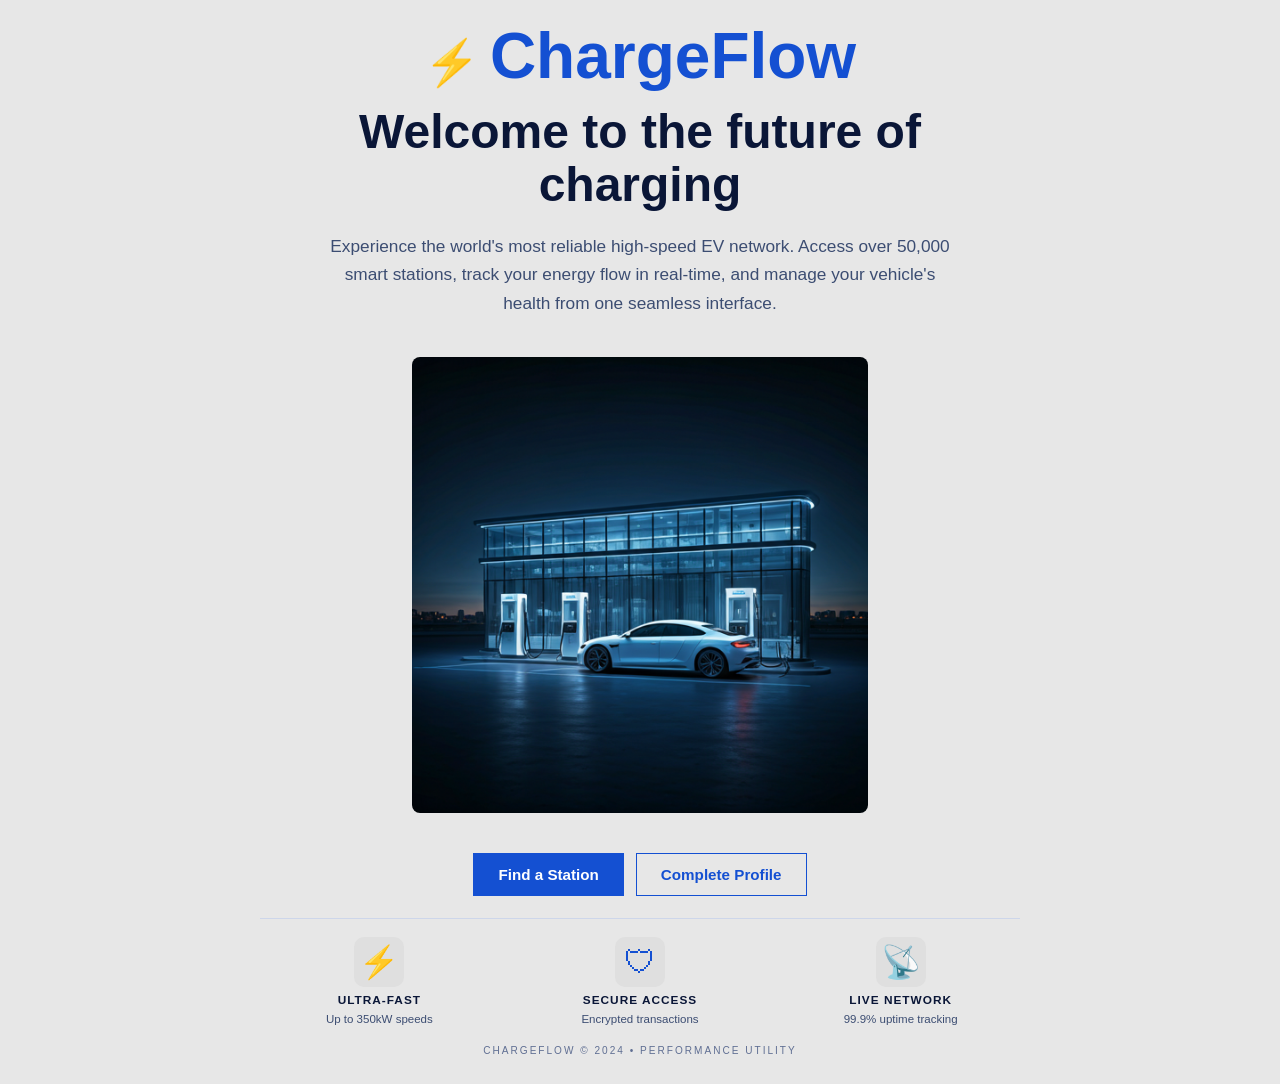
==== server/src/main/resources/static/index.html @ bbf18700 "Welcome Page Implemented Welcome page" ====
<!DOCTYPE html>
<html lang="en">
<head>
  <meta charset="UTF-8">
  <meta name="viewport" content="width=device-width, initial-scale=1.0">
  <link rel="stylesheet" href="style.css">
  <title>ChargeFlow</title>
</head>
<body>
  <main class="page">
    <section class="hero-card">
      <!-- Page Information -->
      <h1 class="logo"><span class="logo-icon">&#9889;</span>ChargeFlow</h1>
      <h2>Welcome to the future of charging</h2>
      <p>
        Experience the world's most reliable high-speed EV network. Access over 50,000 smart
        stations, track your energy flow in real-time, and manage your vehicle's health from one
        seamless interface.
      </p>
      <!-- Image -->
      <img class="hero-image" src="assets/welcomepage.png" alt="Electric car charging station">
      <!-- Buttons -->
      <div class="buttons">
        <button class="btn-primary" type="button">Find a Station</button>
        <button class="btn-secondary" type="button">Complete Profile</button>
      </div>

      <div class="divider"></div>
      
      <!-- Footer Feature -->
      <div class="features">
        <article class="feature">
          <div class="feature-icon">&#9889;</div>
          <h3>ULTRA-FAST</h3>
          <span>Up to 350kW speeds</span>
        </article>
        <article class="feature">
          <div class="feature-icon">&#128737;</div>
          <h3>SECURE ACCESS</h3>
          <span>Encrypted transactions</span>
        </article>
        <article class="feature">
          <div class="feature-icon">&#128225;</div>
          <h3>LIVE NETWORK</h3>
          <span>99.9% uptime tracking</span>
        </article>
      </div>

      <footer>CHARGEFLOW &copy; 2024 &bull; PERFORMANCE UTILITY</footer>
    </section>
  </main>
</body>
</html>
---- server/src/main/resources/static/style.css ----
:root {
  --bg: #e7e7e7;
  --text: #0a1637;
  --muted: #3c4d72;
  --primary: #1450d2;
  --border: #cdd6ea;
}

* {
  box-sizing: border-box;
  margin: 0;
  padding: 0;
}

body {
  font-family: "Segoe UI", Tahoma, Geneva, Verdana, sans-serif;
  background: var(--bg);
  color: var(--text);
}

.page {
  min-height: 100vh;
  display: flex;
  align-items: center;
  justify-content: center;
  padding: 24px;
}

.hero-card {
  width: min(760px, 100%);
  text-align: center;
}

.logo {
  color: var(--primary);
  font-size: clamp(2.4rem, 5vw, 4rem);
  font-weight: 800;
  line-height: 1;
  margin-bottom: 18px;
}

.logo-icon {
  font-size: 0.7em;
  margin-right: 10px;
}

.hero-card h2 {
  font-size: clamp(2rem, 4vw, 3rem);
  line-height: 1.1;
  margin-bottom: 20px;
}

.hero-card p {
  width: min(640px, 100%);
  margin: 0 auto 28px;
  color: var(--muted);
  line-height: 1.65;
  font-size: 1.08rem;
}

.hero-image {
  width: 60%;
  border-radius: 8px;
  display: block;
  margin-bottom: 24px;
}

.hero-card img {
  margin: 40px auto;
}

.buttons {
  display: flex;
  justify-content: center;
  gap: 12px;
  flex-wrap: wrap;
}

button {
  border: 1px solid var(--primary);
  padding: 12px 24px;
  font-weight: 700;
  font-size: 0.95rem;
  cursor: pointer;
  transition: 0.2s ease;
}

.btn-primary {
  background: var(--primary);
  color: #fff;
}

.btn-secondary {
  background: transparent;
  color: var(--primary);
}

button:hover {
  transform: translateY(-1px);
  opacity: 0.92;
}

.divider {
  border-top: 1px solid var(--border);
  margin: 22px auto 18px;
  width: 100%;
}

.features {
  display: grid;
  grid-template-columns: repeat(3, minmax(0, 1fr));
  gap: 22px;
  margin-bottom: 20px;
}

.feature {
  display: flex;
  flex-direction: column;
  align-items: center;
  gap: 6px;
}

.feature-icon {
  width: 50px;
  height: 50px;
  border-radius: 10px;
  display: grid;
  place-items: center;
  background: #dfdfdf;
  color: var(--primary);
  font-size: 2rem;
}

.feature h3 {
  font-size: 0.74rem;
  letter-spacing: 1px;
}

.feature span {
  color: var(--muted);
  font-size: 0.72rem;
}

footer {
  color: #606f93;
  letter-spacing: 2px;
  font-size: 0.63rem;
  padding-bottom: 4px;
}

@media (max-width: 640px) {
  .features {
    grid-template-columns: 1fr;
    gap: 16px;
  }

  .hero-card p {
    font-size: 1rem;
  }
}
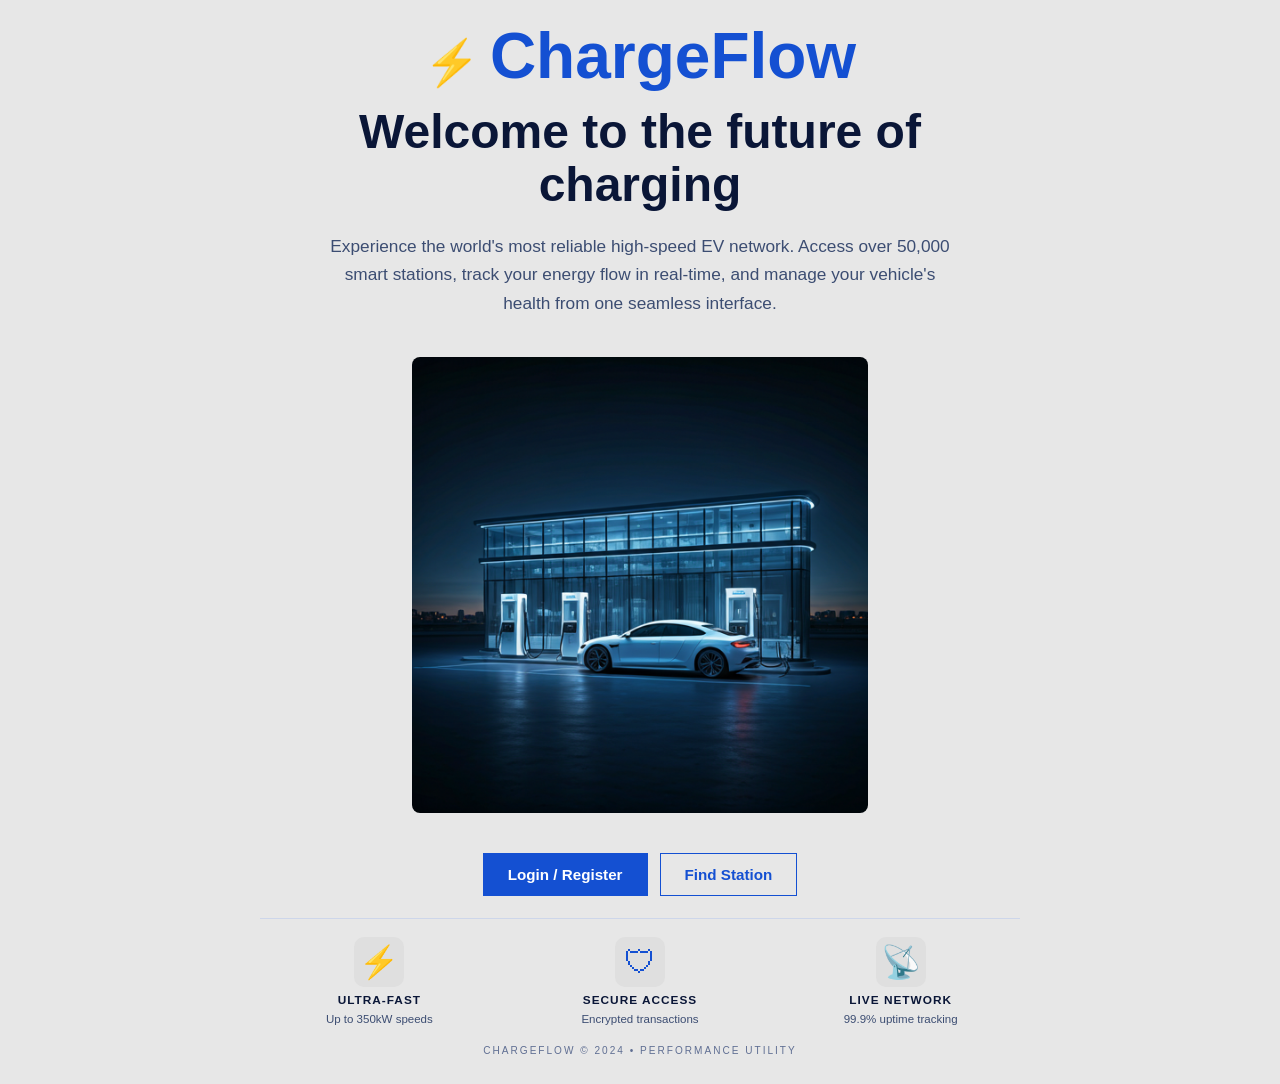
==== commit f6ad5570: "Login Page Implemented Login Page  *small changes on css and welcome page html file" ====
--- a/server/src/main/resources/static/index.html
+++ b/server/src/main/resources/static/index.html
@@ -21,12 +21,12 @@
       <img class="hero-image" src="assets/welcomepage.png" alt="Electric car charging station">
       <!-- Buttons -->
       <div class="buttons">
-        <button class="btn-primary" type="button">Find a Station</button>
-        <button class="btn-secondary" type="button">Complete Profile</button>
+        <a href="login.html"><button class="btn-primary" type="button">Login / Register</button></a>
+        <button class="btn-secondary" type="button">Find Station</button>
       </div>
 
       <div class="divider"></div>
-      
+
       <!-- Footer Feature -->
       <div class="features">
         <article class="feature">
--- a/server/src/main/resources/static/style.css
+++ b/server/src/main/resources/static/style.css
@@ -1,3 +1,5 @@
+/* Generic Styles */
+
 :root {
   --bg: #e7e7e7;
   --text: #0a1637;
@@ -18,6 +20,7 @@
   color: var(--text);
 }
 
+/* Welcome Page Styles */
 .page {
   min-height: 100vh;
   display: flex;
@@ -95,9 +98,8 @@
   color: var(--primary);
 }
 
-button:hover {
-  transform: translateY(-1px);
-  opacity: 0.92;
+.btn-secondary:hover {
+  background-color: #6077ac;
 }
 
 .divider {
@@ -158,3 +160,229 @@
     font-size: 1rem;
   }
 }
+
+/* Login Styles */
+
+.auth-page {
+  min-height: 100vh;
+  padding: 22px 18px 28px;
+  display: flex;
+  flex-direction: column;
+}
+
+.auth-card {
+  width: min(1120px, 100%);
+  margin: 0 auto;
+  display: grid;
+  grid-template-columns: 58% 42%;
+  background: #fff;
+  border: 1px solid #d3d9e8;
+}
+
+.auth-left {
+  position: relative;
+  min-height: 610px;
+}
+
+.auth-left img {
+  width: 100%;
+  height: 100%;
+  object-fit: cover;
+  display: block;
+}
+
+.auth-left-overlay {
+  position: absolute;
+  left: 0;
+  right: 0;
+  bottom: 0;
+  padding: 26px 30px 20px;
+  color: #fff;
+  background: linear-gradient(to top, rgba(19, 64, 179, 0.95), rgba(19, 64, 179, 0.1));
+}
+
+.auth-left-overlay h2 {
+  font-size: 1.45rem;
+  margin-bottom: 10px;
+  font-weight: 600;
+}
+
+.auth-left-overlay p {
+  max-width: 480px;
+  font-size: 1.08rem;
+  line-height: 1.45;
+}
+
+.auth-right {
+  padding: 34px 30px 28px;
+}
+
+.signin-label {
+  font-size: 1.15rem;
+  margin-bottom: 8px;
+}
+
+.auth-right h1 {
+  letter-spacing: 1px;
+  color: #283d67;
+  font-size: 1.45rem;
+  margin-bottom: 26px;
+}
+
+.auth-form label {
+  display: block;
+  font-size: 1rem;
+  font-weight: 700;
+  margin-bottom: 7px;
+}
+
+.field-wrap {
+  border: 1px solid #b8c3de;
+  background: #f8f9fd;
+  display: flex;
+  align-items: center;
+  padding: 0 12px;
+  margin-bottom: 20px;
+}
+
+.field-icon {
+  margin-right: 10px;
+  color: #445884;
+  font-size: 0.9rem;
+}
+
+.field-wrap input {
+  width: 100%;
+  border: 0;
+  background: transparent;
+  outline: none;
+  font-size: 1rem;
+  padding: 11px 0;
+  color: #283d67;
+}
+
+.field-wrap input::placeholder {
+  color: #a2afca;
+}
+
+.field-head {
+  display: flex;
+  justify-content: space-between;
+  align-items: baseline;
+}
+
+.field-head a {
+  color: var(--primary);
+  font-size: 0.95rem;
+  text-decoration: none;
+  font-weight: 600;
+}
+
+.remember-row {
+  display: flex;
+  align-items: center;
+  gap: 10px;
+  font-weight: 400;
+  margin: 4px 0 20px;
+  color: #334b79;
+}
+
+.remember-row input {
+  width: 15px;
+  height: 15px;
+}
+
+.auth-btn-primary,
+.auth-btn-secondary {
+  width: 100%;
+  padding: 13px 16px;
+  border: 1px solid var(--primary);
+  font-size: 1.05rem;
+  font-weight: 700;
+}
+
+.auth-btn-primary {
+  background: var(--primary);
+  color: #fff;
+  margin-bottom: 18px;
+}
+
+.auth-btn-secondary {
+  background: #fff;
+  color: var(--primary);
+}
+
+.separator {
+  border-top: 1px solid #d4ddee;
+  margin-bottom: 18px;
+}
+
+.auth-alt-title {
+  text-align: center;
+  color: #2a3f69;
+  font-weight: 700;
+  margin-bottom: 12px;
+}
+
+.auth-footer {
+  width: min(1120px, 100%);
+  margin: auto auto 0;
+  text-align: center;
+  color: #6a799e;
+  padding-top: 16px;
+}
+
+.auth-footer nav {
+  display: flex;
+  justify-content: center;
+  gap: 30px;
+  margin-bottom: 8px;
+}
+
+.auth-footer nav a {
+  color: #5a6d98;
+  font-weight: 700;
+  text-decoration: none;
+  font-size: 0.93rem;
+}
+
+.auth-footer p {
+  font-size: 0.95rem;
+  color: #acb7cf;
+  font-weight: 700;
+}
+
+
+/* Media Queries */
+
+@media (max-width: 640px) {
+  .features {
+    grid-template-columns: 1fr;
+    gap: 16px;
+  }
+
+  .hero-card p {
+    font-size: 1rem;
+  }
+}
+
+@media (max-width: 920px) {
+  .auth-card {
+    grid-template-columns: 1fr;
+  }
+
+  .auth-left {
+    min-height: 340px;
+  }
+
+  .auth-right {
+    padding: 24px 18px;
+  }
+}
+
+@media (max-width: 560px) {
+  .auth-footer nav {
+    flex-direction: column;
+    gap: 8px;
+  }
+}
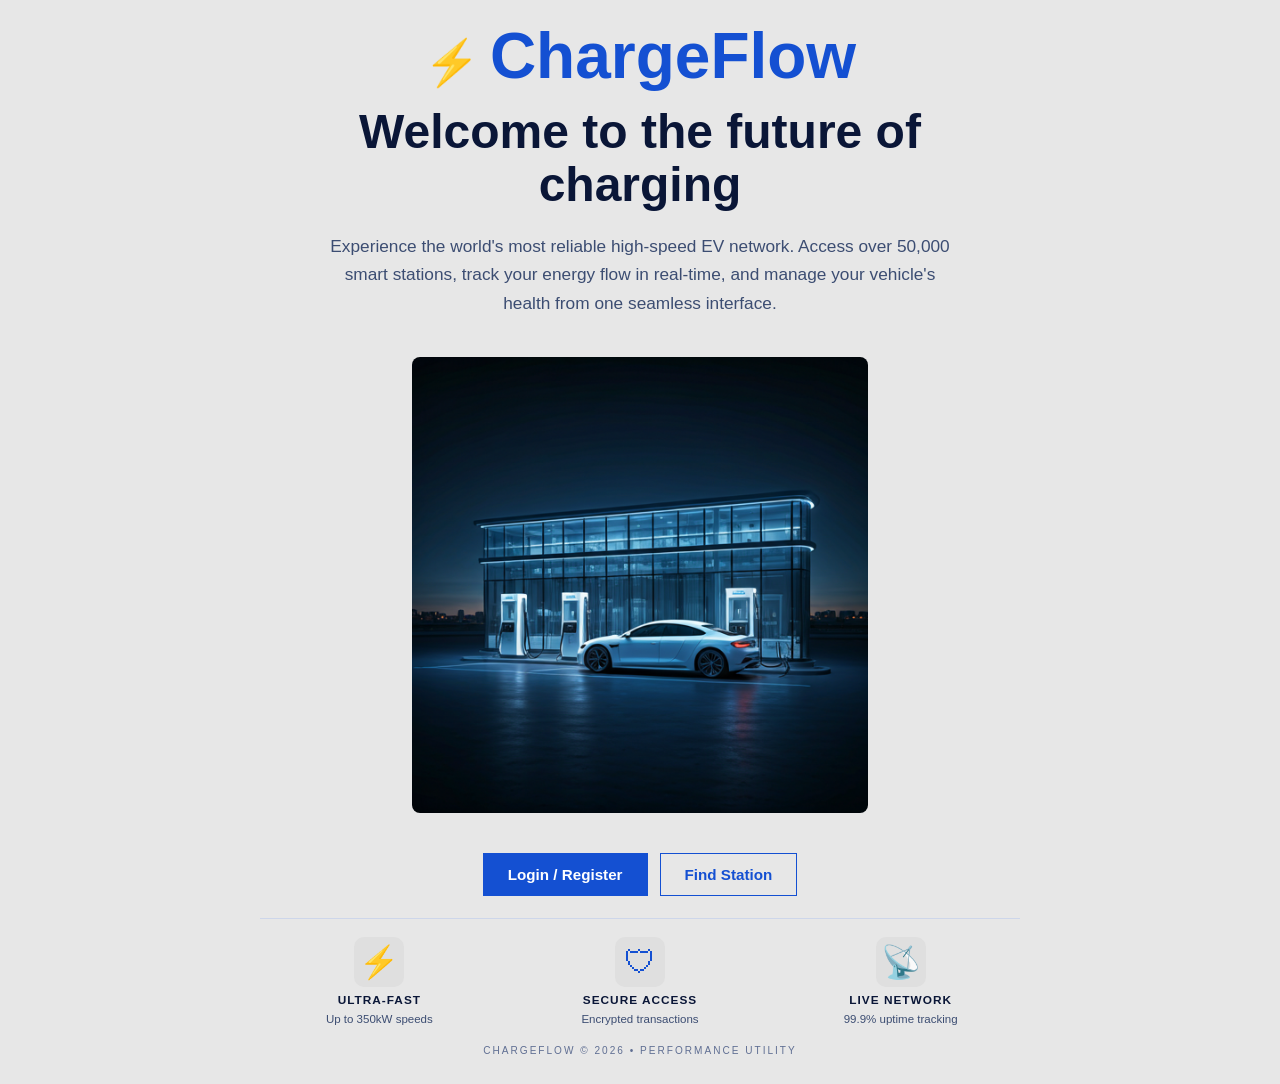
==== commit 770fb294: "frontend edits and stations in athens" ====
--- a/server/src/main/resources/static/index.html
+++ b/server/src/main/resources/static/index.html
@@ -22,7 +22,7 @@
       <!-- Buttons -->
       <div class="buttons">
         <a href="login.html"><button class="btn-primary" type="button">Login / Register</button></a>
-        <button class="btn-secondary" type="button">Find Station</button>
+        <a href="discover.html"><button class="btn-secondary" type="button">Find Station</button></a>
       </div>
 
       <div class="divider"></div>
@@ -46,8 +46,9 @@
         </article>
       </div>
 
-      <footer>CHARGEFLOW &copy; 2024 &bull; PERFORMANCE UTILITY</footer>
+      <footer>CHARGEFLOW &copy; 2026 &bull; PERFORMANCE UTILITY</footer>
     </section>
   </main>
 </body>
 </html>
+
--- a/server/src/main/resources/static/style.css
+++ b/server/src/main/resources/static/style.css
@@ -324,6 +324,18 @@
   margin-bottom: 12px;
 }
 
+.login-message {
+  min-height: 1.2em;
+  margin-top: 8px;
+  font-size: 0.86rem;
+  color: #4d5f87;
+}
+
+.login-message.error {
+  color: #b32222;
+  font-weight: 700;
+}
+
 .auth-footer {
   width: min(1120px, 100%);
   margin: auto auto 0;
@@ -353,6 +365,457 @@
 }
 
 
+
+/* Register Styles */
+
+.register-page {
+  min-height: 100vh;
+  display: grid;
+  grid-template-columns: 1fr 1fr;
+}
+
+.register-left {
+  position: relative;
+  overflow: hidden;
+}
+
+.register-left img {
+  width: 100%;
+  height: 100%;
+  object-fit: cover;
+  display: block;
+  filter: saturate(1.05);
+}
+
+.register-left::after {
+  content: "";
+  position: absolute;
+  inset: 0;
+  background: linear-gradient(180deg, rgba(14, 39, 117, 0.42), rgba(16, 61, 181, 0.72));
+}
+
+.left-content {
+  position: absolute;
+  left: 54px;
+  right: 54px;
+  bottom: 86px;
+  z-index: 1;
+  color: #fff;
+}
+
+.left-content h1 {
+  font-size: clamp(2rem, 3.2vw, 3.1rem);
+  margin-bottom: 12px;
+  line-height: 1;
+}
+
+.left-content p {
+  max-width: 520px;
+  font-size: 1.6rem;
+  line-height: 1.45;
+  margin-bottom: 28px;
+}
+
+.stats {
+  display: grid;
+  grid-template-columns: repeat(2, minmax(0, 1fr));
+  gap: 10px;
+  max-width: 560px;
+}
+
+.stat {
+  border: 1px solid rgba(255, 255, 255, 0.35);
+  background: rgba(30, 74, 182, 0.35);
+  backdrop-filter: blur(2px);
+  padding: 16px 14px;
+}
+
+.stat .icon {
+  font-size: 0.9rem;
+  margin-bottom: 10px;
+  display: block;
+}
+
+.stat h3 {
+  font-size: 0.82rem;
+  letter-spacing: 0.7px;
+  margin-bottom: 2px;
+}
+
+.stat span {
+  font-size: 1.55rem;
+  font-weight: 700;
+}
+
+.register-right {
+  display: grid;
+  place-items: center;
+  padding: 24px;
+}
+
+.register-card {
+  width: min(460px, 100%);
+  border: 1px solid #b6c1db;
+  background: #f0f2f7;
+  padding: 26px;
+}
+
+.register-card h2 {
+  font-size: 2.2rem;
+  margin-bottom: 10px;
+}
+
+.register-card > p {
+  color: #334a77;
+  font-size: 1.03rem;
+  margin-bottom: 20px;
+}
+
+.register-form label {
+  display: block;
+  font-size: 0.83rem;
+  letter-spacing: 0.6px;
+  font-weight: 700;
+  margin-bottom: 7px;
+}
+
+.register-form input[type="text"],
+.register-form input[type="email"],
+.register-form input[type="password"] {
+  width: 100%;
+  border: 1px solid #8f9fca;
+  background: transparent;
+  padding: 10px 12px;
+  margin-bottom: 12px;
+  color: #1b3568;
+  font-size: 0.94rem;
+  outline: none;
+}
+
+.register-form input::placeholder {
+  color: #7f90b6;
+}
+
+.password-grid {
+  display: grid;
+  grid-template-columns: 1fr 1fr;
+  gap: 10px;
+}
+
+.terms {
+  display: flex;
+  gap: 8px;
+  align-items: flex-start;
+  margin: 6px 0 14px;
+  color: #2d426f;
+  font-size: 0.83rem;
+  font-weight: 600;
+  line-height: 1.35;
+}
+
+.terms input {
+  margin-top: 2px;
+}
+
+.terms a {
+  color: #103ea8;
+  text-decoration: none;
+}
+
+.btn-create {
+  width: 100%;
+  border: 1px solid var(--primary);
+  background: var(--primary);
+  color: #fff;
+  font-weight: 700;
+  font-size: 1rem;
+  padding: 13px;
+  cursor: pointer;
+  margin-bottom: 18px;
+}
+
+.card-divider {
+  border-top: 1px solid #ced6ea;
+  margin-bottom: 14px;
+}
+
+.signin-line {
+  text-align: center;
+  color: #304672;
+  font-size: 0.92rem;
+  margin-bottom: 12px;
+}
+
+.signin-line a {
+  color: #0e41af;
+  font-weight: 700;
+  text-decoration: none;
+  margin-left: 4px;
+}
+
+.mini-icons {
+  display: flex;
+  justify-content: center;
+  gap: 14px;
+  color: #677ba5;
+  font-size: 0.9rem;
+}
+
+
+
+/* Discover Styles */
+
+.discover-page {
+  min-height: 100vh;
+  padding: 14px;
+}
+
+.discover-shell {
+  width: min(1260px, 100%);
+  margin: 0 auto;
+  background: #f8f9fd;
+  border: 2px solid #2952dc;
+  border-radius: 8px;
+  overflow: hidden;
+}
+
+.discover-topbar {
+  height: 52px;
+  background: #fff;
+  border-bottom: 1px solid #d2dbef;
+  display: flex;
+  align-items: center;
+  justify-content: space-between;
+  padding: 0 14px;
+}
+
+.discover-brand {
+  color: #1450d2;
+  font-weight: 800;
+  text-decoration: none;
+  font-size: 0.95rem;
+}
+
+.discover-nav {
+  display: flex;
+  gap: 24px;
+}
+
+.discover-nav a {
+  text-decoration: none;
+  color: #617198;
+  font-size: 0.75rem;
+  font-weight: 700;
+}
+
+.discover-nav a.active {
+  color: #1450d2;
+}
+
+.discover-top-icons {
+  display: flex;
+  gap: 14px;
+  color: #3d4f7c;
+  font-size: 0.9rem;
+}
+
+.discover-layout {
+  display: grid;
+  grid-template-columns: 64% 36%;
+  min-height: 760px;
+}
+
+.discover-map-area {
+  position: relative;
+  border-right: 1px solid #ced7ea;
+}
+
+.discover-search {
+  position: absolute;
+  top: 14px;
+  left: 12px;
+  z-index: 1200;
+  width: min(420px, calc(100% - 24px));
+  background: #fff;
+  border: 1px solid #c7d0e4;
+  padding: 8px 10px;
+  display: flex;
+  align-items: center;
+  gap: 8px;
+  box-shadow: 0 2px 8px rgba(20, 54, 138, 0.12);
+}
+
+.discover-search input {
+  border: 0;
+  outline: none;
+  flex: 1;
+  font-size: 0.82rem;
+  color: #2d3f68;
+}
+
+.search-btn {
+  border: 1px solid #1450d2;
+  background: #1450d2;
+  color: #fff;
+  font-size: 0.76rem;
+  padding: 6px 12px;
+  font-weight: 700;
+  line-height: 1;
+}
+
+.discover-map {
+  height: 100%;
+  width: 100%;
+}
+
+.map-tools {
+  position: absolute;
+  right: 12px;
+  bottom: 12px;
+  z-index: 1200;
+  display: grid;
+  gap: 8px;
+}
+
+.map-tools button {
+  width: 30px;
+  height: 30px;
+  padding: 0;
+  border: 1px solid #c0cce6;
+  background: #fff;
+  color: #3a4d7f;
+  font-size: 0.9rem;
+}
+
+.discover-panel {
+  background: #f4f6fb;
+  padding: 16px 14px;
+  display: flex;
+  flex-direction: column;
+}
+
+.discover-panel h1 {
+  font-size: 2rem;
+  margin-bottom: 14px;
+}
+
+.filter-group h2 {
+  font-size: 0.72rem;
+  letter-spacing: 0.8px;
+  margin-bottom: 8px;
+}
+
+.chips {
+  display: flex;
+  gap: 8px;
+  margin-bottom: 12px;
+}
+
+.chip {
+  border: 1px solid #bbc8e4;
+  background: #fff;
+  color: #304573;
+  font-size: 0.72rem;
+  padding: 7px 12px;
+}
+
+.chip.active {
+  background: #1450d2;
+  color: #fff;
+  border-color: #1450d2;
+}
+
+.station-list {
+  margin-top: 6px;
+  display: flex;
+  flex-direction: column;
+  gap: 10px;
+  overflow: auto;
+  padding-right: 2px;
+}
+
+.station-card {
+  background: #fff;
+  border: 1px solid #c8d3eb;
+  padding: 11px;
+}
+
+.station-head {
+  display: flex;
+  justify-content: space-between;
+  gap: 10px;
+  margin-bottom: 3px;
+}
+
+.station-head h3 {
+  font-size: 1rem;
+}
+
+.station-head span {
+  font-size: 0.76rem;
+  color: #184dc8;
+  font-weight: 700;
+}
+
+.station-card p {
+  font-size: 0.78rem;
+  color: #31477a;
+  margin-bottom: 5px;
+  line-height: 1.35;
+}
+
+.station-meta {
+  display: flex;
+  gap: 12px;
+  font-size: 0.78rem;
+  color: #1e315d;
+  margin-bottom: 9px;
+  font-weight: 700;
+}
+
+.station-actions {
+  display: flex;
+  justify-content: space-between;
+  align-items: center;
+  border-top: 1px solid #d3ddf1;
+  padding-top: 8px;
+}
+
+.badge {
+  font-size: 0.7rem;
+  padding: 3px 8px;
+  font-weight: 700;
+}
+
+.badge.success {
+  background: #d6f3de;
+  color: #097730;
+}
+
+.badge.danger {
+  background: #fde2e2;
+  color: #ad1e1e;
+}
+
+.badge.neutral {
+  background: #e8ebf4;
+  color: #516086;
+}
+
+.station-actions button {
+  background: #1450d2;
+  color: #fff;
+  border: 1px solid #1450d2;
+  padding: 5px 14px;
+  font-size: 0.74rem;
+}
+
+.station-actions button.muted {
+  background: #8f98b1;
+  border-color: #8f98b1;
+}
+
+
 /* Media Queries */
 
 @media (max-width: 640px) {
@@ -386,3 +849,593 @@
     gap: 8px;
   }
 }
+
+@media (max-width: 980px) {
+  .register-page {
+    grid-template-columns: 1fr;
+  }
+
+  .register-left {
+    min-height: 420px;
+  }
+
+  .left-content {
+    left: 22px;
+    right: 22px;
+    bottom: 24px;
+  }
+
+  .left-content p {
+    font-size: 1.1rem;
+  }
+
+  .stat span {
+    font-size: 1.2rem;
+  }
+}
+
+
+@media (max-width: 1024px) {
+  .discover-layout {
+    grid-template-columns: 1fr;
+  }
+
+  .discover-map-area {
+    min-height: 420px;
+    border-right: 0;
+    border-bottom: 1px solid #ced7ea;
+  }
+}
+
+@media (max-width: 700px) {
+  .discover-topbar {
+    height: auto;
+    flex-wrap: wrap;
+    gap: 10px;
+    padding: 10px;
+  }
+
+  .discover-nav {
+    order: 3;
+    width: 100%;
+    justify-content: center;
+    gap: 14px;
+  }
+
+  .discover-panel h1 {
+    font-size: 1.5rem;
+  }
+
+  .discover-search {
+    width: calc(100% - 24px);
+  }
+}
+
+/* Station Details Modal */
+.details-modal {
+  position: fixed;
+  inset: 0;
+  display: none;
+  z-index: 2500;
+}
+
+.details-modal.open {
+  display: block;
+}
+
+.details-backdrop {
+  position: absolute;
+  inset: 0;
+  background: rgba(10, 16, 35, 0.48);
+}
+
+.details-card {
+  position: relative;
+  width: min(760px, calc(100% - 24px));
+  max-height: calc(100vh - 24px);
+  overflow: auto;
+  margin: 12px auto;
+  background: #f1f3f9;
+  border: 1px solid #bcc8e4;
+  border-radius: 8px;
+  padding: 12px;
+}
+
+.details-close {
+  position: absolute;
+  right: 10px;
+  top: 8px;
+  width: 28px;
+  height: 28px;
+  border: 1px solid #b9c6e4;
+  background: #fff;
+  color: #385084;
+  font-size: 1.1rem;
+  line-height: 1;
+  padding: 0;
+}
+
+.details-image {
+  width: 100%;
+  height: 160px;
+  object-fit: cover;
+  border-radius: 6px;
+  margin-bottom: 12px;
+}
+
+.details-card h2 {
+  font-size: 2.5rem;
+  margin-bottom: 4px;
+  color: #0f244f;
+}
+
+.details-subtitle {
+  color: #1f335f;
+  font-size: 1.06rem;
+  margin-bottom: 6px;
+}
+
+.details-meta {
+  color: #2e4575;
+  font-size: 0.92rem;
+  margin-bottom: 14px;
+}
+
+.details-section-title {
+  font-size: 1.9rem;
+  margin-bottom: 8px;
+  color: #122954;
+}
+
+.reserve-box {
+  border: 1px solid #b9c7e4;
+  background: #fff;
+  border-radius: 8px;
+  padding: 14px;
+}
+
+.reserve-head {
+  display: flex;
+  justify-content: space-between;
+  gap: 12px;
+  align-items: center;
+  margin-bottom: 14px;
+}
+
+.reserve-head h3 {
+  font-size: 1.9rem;
+}
+
+.reserve-head input[type="date"] {
+  border: 1px solid #b6c4e1;
+  padding: 8px 10px;
+  font-size: 0.9rem;
+  color: #233c6e;
+}
+
+.slot-grid {
+  display: grid;
+  grid-template-columns: repeat(6, minmax(0, 1fr));
+  gap: 8px;
+  margin-bottom: 14px;
+}
+
+.slot-btn {
+  border: 1px solid #bdcae5;
+  background: #f7f9ff;
+  color: #1f3a6c;
+  font-size: 0.78rem;
+  padding: 10px 6px;
+}
+
+.slot-btn.active {
+  background: #1450d2;
+  border-color: #1450d2;
+  color: #fff;
+}
+
+.selected-row {
+  border-top: 1px solid #d6dff1;
+  padding-top: 10px;
+  margin-bottom: 12px;
+  color: #354d7d;
+  display: flex;
+  justify-content: space-between;
+  align-items: center;
+}
+
+.selected-row strong {
+  color: #1450d2;
+  font-size: 1.9rem;
+}
+
+.confirm-slot-btn {
+  width: 100%;
+  background: #1450d2;
+  border-color: #1450d2;
+  color: #fff;
+  font-size: 0.95rem;
+}
+
+@media (max-width: 760px) {
+  .slot-grid {
+    grid-template-columns: repeat(3, minmax(0, 1fr));
+  }
+
+  .details-card h2 {
+    font-size: 1.5rem;
+  }
+
+  .reserve-head {
+    flex-direction: column;
+    align-items: flex-start;
+  }
+}
+
+.connector-list {
+  display: grid;
+  grid-template-columns: 1fr 1fr;
+  gap: 10px;
+  margin-bottom: 14px;
+}
+
+.connector-item {
+  font-size: 0.76rem;
+  color: #2e436f;
+  padding: 10px;
+  border: 1px solid #c2cde7;
+  background: #fff;
+  display: grid;
+  grid-template-columns: 24px 1fr auto;
+  align-items: center;
+  gap: 8px;
+}
+
+.connector-icon {
+  width: 24px;
+  height: 24px;
+  display: grid;
+  place-items: center;
+  background: #dbe6ff;
+  color: #1450d2;
+  border-radius: 4px;
+  font-size: 0.8rem;
+}
+
+.connector-main b {
+  display: block;
+  color: #0f244f;
+  margin-bottom: 2px;
+}
+
+.connector-status {
+  font-size: 0.66rem;
+  padding: 3px 8px;
+  border-radius: 999px;
+  font-weight: 700;
+}
+
+.connector-status.available {
+  background: #d8f3de;
+  color: #0f7d35;
+}
+
+.connector-status.busy {
+  background: #fddede;
+  color: #ac2424;
+}
+
+.reserve-controls {
+  display: flex;
+  gap: 8px;
+  align-items: center;
+}
+
+.reserve-controls select,
+.reserve-controls input[type="date"] {
+  border: 1px solid #b6c4e1;
+  padding: 8px 10px;
+  font-size: 0.9rem;
+  color: #233c6e;
+  background: #fff;
+}
+
+.reserve-controls label {
+  font-size: 0.72rem;
+  color: #3f5179;
+  font-weight: 700;
+}
+
+.slot-btn.disabled {
+  opacity: 0.45;
+  cursor: not-allowed;
+}
+
+.booking-form {
+  margin-top: 6px;
+}
+
+.booking-message {
+  margin-top: 10px;
+  font-size: 0.82rem;
+  min-height: 1.2em;
+  color: #4d5f87;
+  font-weight: 700;
+}
+
+.booking-message.success {
+  color: #0e7a33;
+}
+
+.booking-message.error {
+  color: #b32222;
+}
+
+@media (max-width: 760px) {
+  .connector-list {
+    grid-template-columns: 1fr;
+  }
+}
+
+/* My Bookings Page */
+.bookings-page {
+  min-height: 100vh;
+  padding: 14px;
+}
+
+.bookings-content {
+  max-width: 860px;
+  margin: 0 auto;
+  padding: 22px 18px 26px;
+}
+
+.bookings-header h1 {
+  font-size: 2rem;
+  margin-bottom: 4px;
+}
+
+.bookings-header p {
+  color: #4a5d86;
+  margin-bottom: 14px;
+}
+
+.bookings-message {
+  min-height: 1.2em;
+  margin-bottom: 8px;
+  font-size: 0.9rem;
+  font-weight: 700;
+}
+
+.bookings-message.success {
+  color: #0e7a33;
+}
+
+.bookings-message.error {
+  color: #b32222;
+}
+
+.bookings-list {
+  display: grid;
+  gap: 12px;
+}
+
+.booking-card {
+  border: 1px solid #b8c6e5;
+  background: #fff;
+  padding: 12px;
+}
+
+.booking-top {
+  display: flex;
+  justify-content: space-between;
+  align-items: center;
+  margin-bottom: 10px;
+}
+
+.booking-top h3 {
+  font-size: 1.15rem;
+}
+
+.booking-meta-grid {
+  display: grid;
+  grid-template-columns: repeat(4, minmax(0, 1fr));
+  gap: 10px;
+}
+
+.booking-meta-grid strong {
+  display: block;
+  font-size: 0.68rem;
+  letter-spacing: 0.7px;
+  text-transform: uppercase;
+  color: #5b6f98;
+}
+
+.booking-meta-grid span {
+  font-size: 0.92rem;
+  color: #1a2d58;
+  font-weight: 700;
+}
+
+.booking-actions {
+  display: grid;
+  grid-template-columns: 1fr 1fr;
+  gap: 10px;
+  margin-top: 12px;
+}
+
+.modify-btn,
+.cancel-btn {
+  width: 100%;
+  font-size: 0.92rem;
+  font-weight: 700;
+  padding: 11px 12px;
+}
+
+.modify-btn {
+  background: #1450d2;
+  border-color: #1450d2;
+  color: #fff;
+}
+
+.cancel-btn {
+  background: #fff;
+  border-color: #db4450;
+  color: #c12335;
+}
+
+.modify-dialog {
+  width: min(460px, calc(100% - 26px));
+  border: 1px solid #b9c7e5;
+  background: #f5f7fc;
+  padding: 0;
+}
+
+.modify-dialog::backdrop {
+  background: rgba(10, 16, 35, 0.42);
+}
+
+.modify-form {
+  padding: 16px;
+  display: grid;
+  gap: 10px;
+}
+
+.modify-form h2 {
+  font-size: 1.4rem;
+}
+
+.modify-meta {
+  color: #385086;
+  font-size: 0.86rem;
+  margin-top: -4px;
+}
+
+.modify-form label {
+  font-size: 0.8rem;
+  color: #3a4e7e;
+  font-weight: 700;
+}
+
+.modify-form input {
+  border: 1px solid #b6c5e4;
+  background: #fff;
+  color: #1f3767;
+  padding: 9px 10px;
+  width: 100%;
+}
+
+.modify-grid {
+  display: grid;
+  grid-template-columns: 1fr 1fr;
+  gap: 10px;
+}
+
+.modify-actions {
+  display: flex;
+  justify-content: flex-end;
+  gap: 8px;
+}
+
+.btn-cancel,
+.btn-save {
+  padding: 9px 14px;
+  font-size: 0.88rem;
+  font-weight: 700;
+}
+
+.btn-cancel {
+  background: #fff;
+  color: #2f4472;
+  border-color: #bac8e5;
+}
+
+.btn-save {
+  background: #1450d2;
+  color: #fff;
+  border-color: #1450d2;
+}
+
+@media (max-width: 900px) {
+  .booking-meta-grid {
+    grid-template-columns: repeat(2, minmax(0, 1fr));
+  }
+}
+
+@media (max-width: 640px) {
+  .booking-actions,
+  .modify-grid {
+    grid-template-columns: 1fr;
+  }
+}
+
+/* Admin */
+.admin-content h1 {
+  font-size: 2rem;
+  margin-bottom: 4px;
+}
+
+.admin-subtitle {
+  color: #4a5d86;
+  margin-bottom: 12px;
+}
+
+.admin-block {
+  border: 1px solid #c7d1e8;
+  background: #fff;
+  padding: 12px;
+  margin-bottom: 14px;
+}
+
+.admin-block-head {
+  display: flex;
+  align-items: center;
+  justify-content: space-between;
+  margin-bottom: 10px;
+}
+
+.admin-form-grid {
+  display: grid;
+  grid-template-columns: repeat(6, minmax(0, 1fr));
+  gap: 8px;
+  margin-bottom: 10px;
+}
+
+.admin-form-grid input,
+.admin-form-grid select {
+  border: 1px solid #b8c6e5;
+  padding: 9px 10px;
+  color: #1f3767;
+}
+
+.admin-table {
+  overflow: auto;
+}
+
+.admin-table table {
+  width: 100%;
+  border-collapse: collapse;
+}
+
+.admin-table th,
+.admin-table td {
+  border: 1px solid #d5ddef;
+  padding: 8px;
+  font-size: 0.86rem;
+  text-align: left;
+}
+
+.admin-table th {
+  background: #f4f7ff;
+  color: #344a79;
+}
+
+.admin-table td button {
+  font-size: 0.78rem;
+  padding: 6px 10px;
+}
+
+@media (max-width: 960px) {
+  .admin-form-grid {
+    grid-template-columns: repeat(2, minmax(0, 1fr));
+  }
+}
